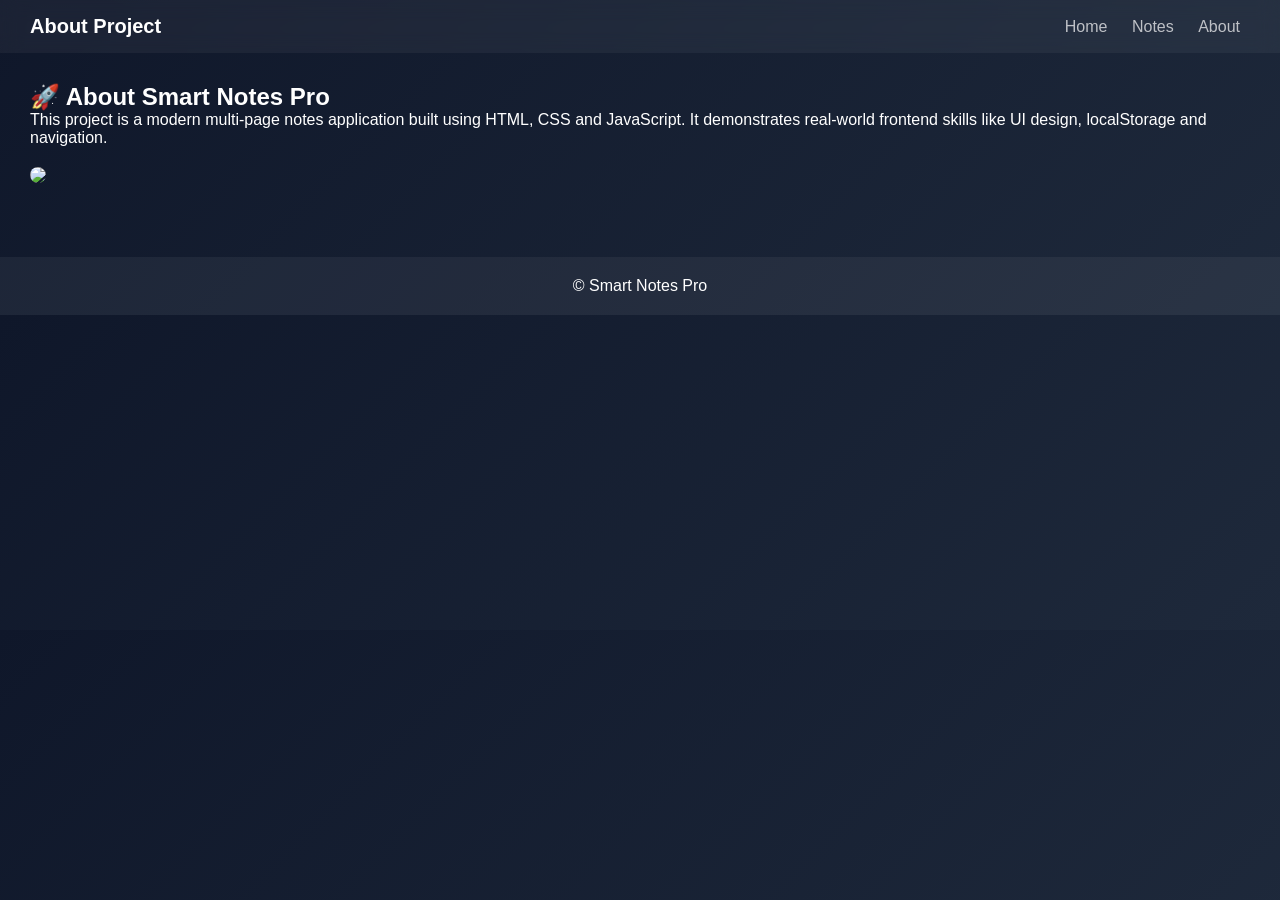
==== about.html @ acb2e19f "add pages" ====
<!DOCTYPE html>
<html>
<head>
  <title>About</title>
  <link rel="stylesheet" href="style.css">
</head>
<body>

<header>
  <div class="logo">About Project</div>
  <nav>
    <a href="index.html">Home</a>
    <a href="notes.html">Notes</a>
    <a href="about.html">About</a>
  </nav>
</header>

<div class="container">

  <h2>🚀 About Smart Notes Pro</h2>

  <p>
    This project is a modern multi-page notes application built using HTML, CSS and JavaScript.
    It demonstrates real-world frontend skills like UI design, localStorage and navigation.
  </p>

  <img src="https://images.unsplash.com/photo-1555066931-4365d14bab8c" style="width:100%; border-radius:15px; margin-top:20px;">

</div>

<footer>
  © Smart Notes Pro
</footer>

</body>
</html>
---- style.css ----
*{
  margin:0;
  padding:0;
  box-sizing:border-box;
  font-family: Arial;
}

body{
  background: linear-gradient(135deg,#0f172a,#1e293b);
  color:white;
}

/* HEADER */
header{
  display:flex;
  justify-content:space-between;
  align-items:center;
  padding:15px 30px;
  background: rgba(255,255,255,0.05);
  backdrop-filter: blur(10px);
  position: sticky;
  top:0;
}

.logo{
  font-size:20px;
  font-weight:bold;
}

nav a{
  color:white;
  margin:0 10px;
  text-decoration:none;
  opacity:0.7;
}

nav a:hover{
  opacity:1;
}

/* HERO */
.hero{
  display:flex;
  justify-content:space-between;
  align-items:center;
  padding:60px;
}

.hero img{
  width:350px;
  border-radius:20px;
}

.hero h1{
  font-size:40px;
}

/* BUTTON */
.btn{
  padding:10px 15px;
  background:#22c55e;
  border:none;
  color:white;
  border-radius:10px;
  cursor:pointer;
}

/* NOTES GRID */
.container{
  padding:30px;
}

.grid{
  display:grid;
  grid-template-columns:repeat(auto-fit,minmax(250px,1fr));
  gap:15px;
}

.card{
  background:rgba(255,255,255,0.08);
  padding:15px;
  border-radius:15px;
  backdrop-filter: blur(10px);
}

.card img{
  width:100%;
  border-radius:10px;
  margin-bottom:10px;
}

/* FOOTER */
footer{
  text-align:center;
  padding:20px;
  margin-top:40px;
  background:rgba(255,255,255,0.05);
}
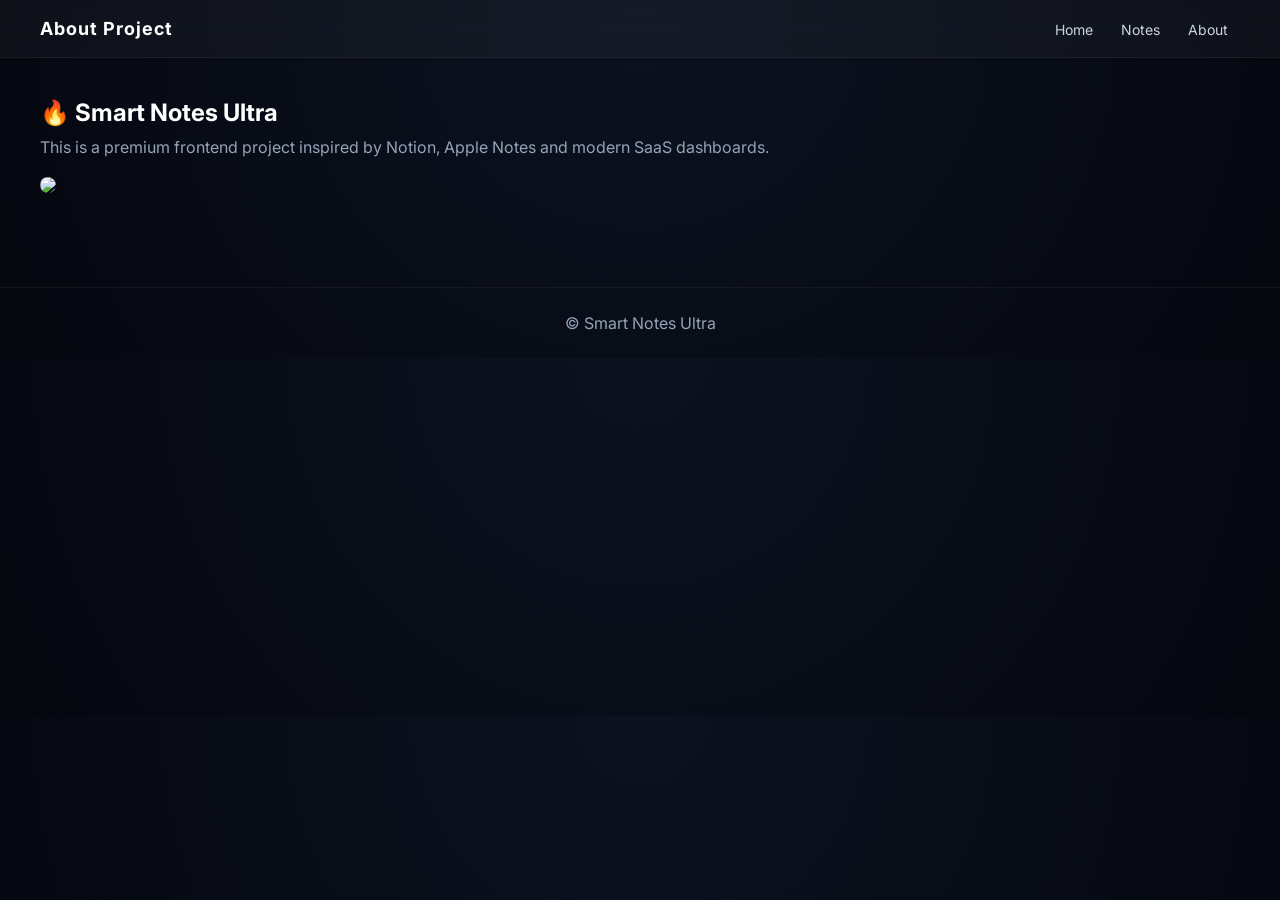
==== commit d8e242a6: "update" ====
--- a/about.html
+++ b/about.html
@@ -17,19 +17,19 @@
 
 <div class="container">
 
-  <h2>🚀 About Smart Notes Pro</h2>
+  <h2>🔥 Smart Notes Ultra</h2>
 
-  <p>
-    This project is a modern multi-page notes application built using HTML, CSS and JavaScript.
-    It demonstrates real-world frontend skills like UI design, localStorage and navigation.
+  <p style="color:#94a3b8; margin-top:10px;">
+    This is a premium frontend project inspired by Notion, Apple Notes and modern SaaS dashboards.
   </p>
 
-  <img src="https://images.unsplash.com/photo-1555066931-4365d14bab8c" style="width:100%; border-radius:15px; margin-top:20px;">
+  <img src="https://images.unsplash.com/photo-1555066931-4365d14bab8c"
+  style="width:100%; margin-top:20px; border-radius:18px;">
 
 </div>
 
 <footer>
-  © Smart Notes Pro
+  © Smart Notes Ultra
 </footer>
 
 </body>
--- a/style.css
+++ b/style.css
@@ -1,41 +1,46 @@
+@import url('https://fonts.googleapis.com/css2?family=Inter:wght@300;400;600;700&display=swap');
+
 *{
   margin:0;
   padding:0;
   box-sizing:border-box;
-  font-family: Arial;
+  font-family:'Inter', sans-serif;
 }
 
 body{
-  background: linear-gradient(135deg,#0f172a,#1e293b);
-  color:white;
+  background: radial-gradient(circle at top,#0b1220,#05070f);
+  color:#fff;
 }
 
-/* HEADER */
+/* NAVBAR */
 header{
   display:flex;
   justify-content:space-between;
   align-items:center;
-  padding:15px 30px;
-  background: rgba(255,255,255,0.05);
-  backdrop-filter: blur(10px);
-  position: sticky;
+  padding:18px 40px;
+  background: rgba(255,255,255,0.04);
+  backdrop-filter: blur(12px);
+  border-bottom:1px solid rgba(255,255,255,0.05);
+  position:sticky;
   top:0;
 }
 
 .logo{
-  font-size:20px;
-  font-weight:bold;
+  font-weight:700;
+  font-size:18px;
+  letter-spacing:1px;
 }
 
 nav a{
-  color:white;
-  margin:0 10px;
+  margin:0 12px;
+  color:#cbd5e1;
   text-decoration:none;
-  opacity:0.7;
+  font-size:14px;
+  transition:0.3s;
 }
 
 nav a:hover{
-  opacity:1;
+  color:#fff;
 }
 
 /* HERO */
@@ -43,56 +48,102 @@
   display:flex;
   justify-content:space-between;
   align-items:center;
-  padding:60px;
+  padding:80px 50px;
+  gap:40px;
+}
+
+.hero-text h1{
+  font-size:48px;
+  line-height:1.2;
+}
+
+.hero-text p{
+  color:#94a3b8;
+  margin-top:10px;
+  max-width:400px;
 }
 
 .hero img{
-  width:350px;
+  width:420px;
   border-radius:20px;
-}
-
-.hero h1{
-  font-size:40px;
+  box-shadow:0 20px 60px rgba(0,0,0,0.6);
+  transform: rotate(2deg);
 }
 
 /* BUTTON */
 .btn{
-  padding:10px 15px;
-  background:#22c55e;
+  margin-top:20px;
+  padding:12px 18px;
   border:none;
+  border-radius:12px;
+  background: linear-gradient(135deg,#22c55e,#16a34a);
   color:white;
-  border-radius:10px;
   cursor:pointer;
+  font-weight:600;
+  transition:0.3s;
 }
 
-/* NOTES GRID */
-.container{
-  padding:30px;
+.btn:hover{
+  transform:scale(1.05);
 }
 
-.grid{
-  display:grid;
-  grid-template-columns:repeat(auto-fit,minmax(250px,1fr));
-  gap:15px;
+/* CONTAINER */
+.container{
+  padding:40px;
 }
 
+/* INPUT */
+input, textarea{
+  width:100%;
+  padding:12px;
+  margin-top:10px;
+  border-radius:12px;
+  border:1px solid rgba(255,255,255,0.08);
+  background: rgba(255,255,255,0.03);
+  color:white;
+  outline:none;
+}
+
+textarea{
+  height:90px;
+  resize:none;
+}
+
+/* GRID */
+.grid{
+  margin-top:30px;
+  display:grid;
+  grid-template-columns:repeat(auto-fit,minmax(260px,1fr));
+  gap:20px;
+}
+
+/* CARD */
 .card{
-  background:rgba(255,255,255,0.08);
+  background: rgba(255,255,255,0.04);
+  border:1px solid rgba(255,255,255,0.08);
+  border-radius:18px;
   padding:15px;
-  border-radius:15px;
-  backdrop-filter: blur(10px);
+  transition:0.3s;
+}
+
+.card:hover{
+  transform:translateY(-6px);
+  border-color:rgba(34,197,94,0.5);
 }
 
 .card img{
   width:100%;
-  border-radius:10px;
+  height:160px;
+  object-fit:cover;
+  border-radius:12px;
   margin-bottom:10px;
 }
 
 /* FOOTER */
 footer{
   text-align:center;
-  padding:20px;
-  margin-top:40px;
-  background:rgba(255,255,255,0.05);
+  padding:25px;
+  margin-top:50px;
+  color:#94a3b8;
+  border-top:1px solid rgba(255,255,255,0.05);
 }
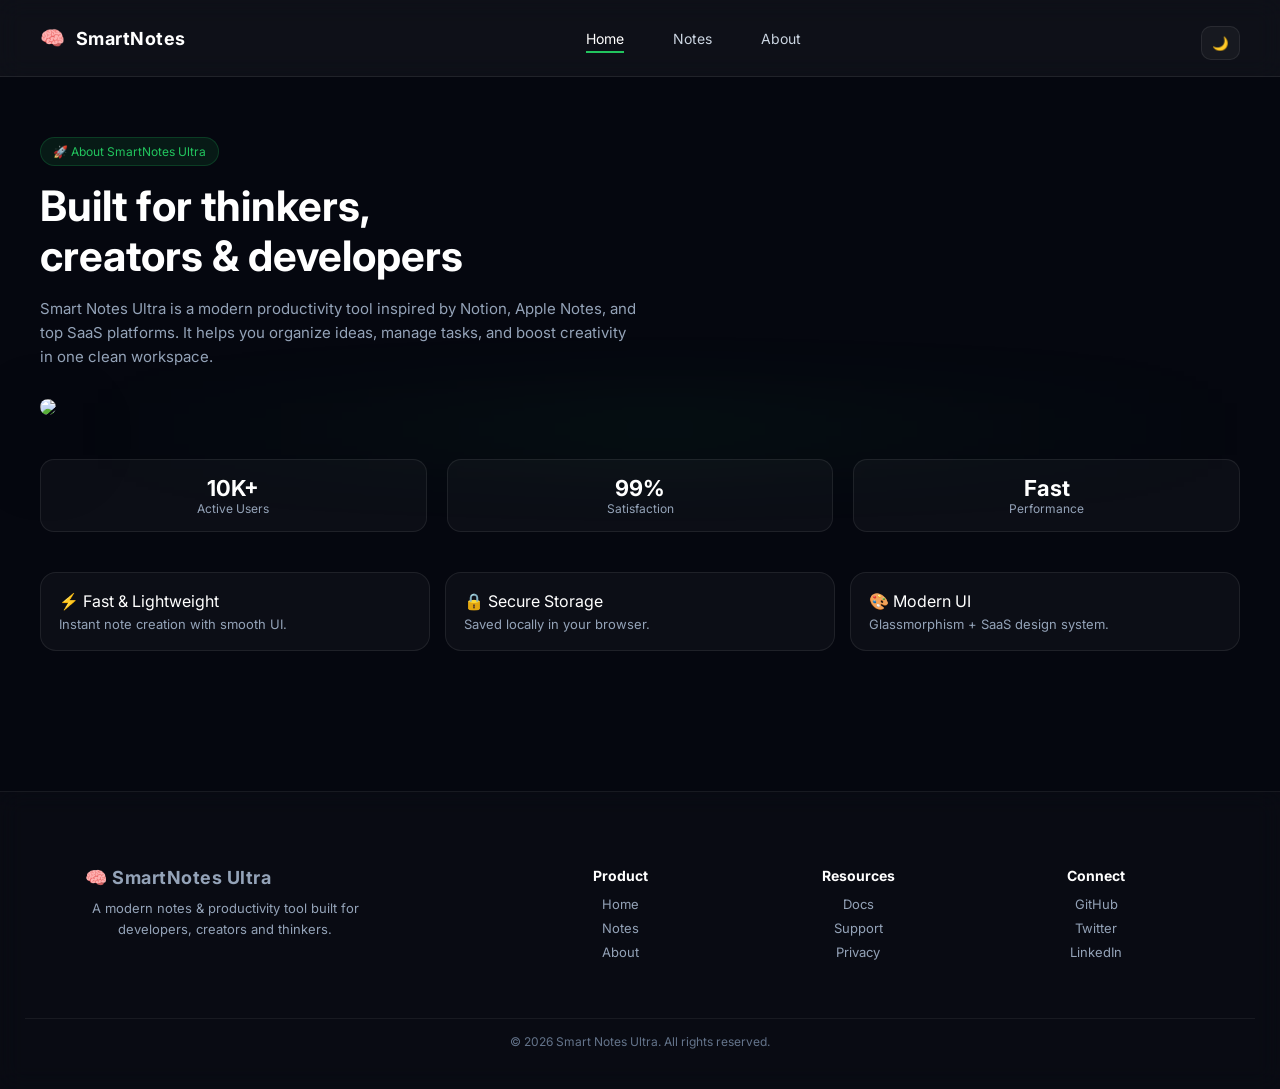
==== commit d7998a87: "full update" ====
--- a/about.html
+++ b/about.html
@@ -6,30 +6,127 @@
 </head>
 <body>
 
-<header>
-  <div class="logo">About Project</div>
-  <nav>
-    <a href="index.html">Home</a>
+<header class="header">
+  <div class="logo">
+    <span class="logo-icon">🧠</span>
+    <span class="logo-text">SmartNotes</span>
+  </div>
+
+  <nav class="nav">
+    <a href="index.html" class="active">Home</a>
     <a href="notes.html">Notes</a>
     <a href="about.html">About</a>
   </nav>
+
+  <div class="actions">
+    <button class="theme-btn">🌙</button>
+  </div>
 </header>
 
-<div class="container">
+<div class="container about-section">
 
-  <h2>🔥 Smart Notes Ultra</h2>
+  <!-- BADGE -->
+  <div class="badge">🚀 About SmartNotes Ultra</div>
 
-  <p style="color:#94a3b8; margin-top:10px;">
-    This is a premium frontend project inspired by Notion, Apple Notes and modern SaaS dashboards.
+  <!-- TITLE -->
+  <h2 class="title">
+    Built for thinkers,<br>
+    creators & developers
+  </h2>
+
+  <!-- DESCRIPTION -->
+  <p class="desc">
+    Smart Notes Ultra is a modern productivity tool inspired by Notion, Apple Notes, and top SaaS platforms.
+    It helps you organize ideas, manage tasks, and boost creativity in one clean workspace.
   </p>
 
-  <img src="https://images.unsplash.com/photo-1555066931-4365d14bab8c"
-  style="width:100%; margin-top:20px; border-radius:18px;">
+  <!-- IMAGE HERO -->
+  <div class="image-wrapper">
+    <img src="https://images.unsplash.com/photo-1555066931-4365d14bab8c">
+    <div class="glow"></div>
+  </div>
+
+  <!-- STATS -->
+  <div class="stats">
+    <div class="stat">
+      <h3>10K+</h3>
+      <p>Active Users</p>
+    </div>
+
+    <div class="stat">
+      <h3>99%</h3>
+      <p>Satisfaction</p>
+    </div>
+
+    <div class="stat">
+      <h3>Fast</h3>
+      <p>Performance</p>
+    </div>
+  </div>
+
+  <!-- FEATURES -->
+  <div class="features">
+
+    <div class="feature-card">
+      ⚡ Fast & Lightweight
+      <p>Instant note creation with smooth UI.</p>
+    </div>
+
+    <div class="feature-card">
+      🔒 Secure Storage
+      <p>Saved locally in your browser.</p>
+    </div>
+
+    <div class="feature-card">
+      🎨 Modern UI
+      <p>Glassmorphism + SaaS design system.</p>
+    </div>
+
+  </div>
 
 </div>
 
-<footer>
-  © Smart Notes Ultra
+<footer class="footer">
+
+  <div class="footer-container">
+
+    <!-- BRAND -->
+    <div class="footer-brand">
+      <div class="logo">🧠 SmartNotes Ultra</div>
+      <p>
+        A modern notes & productivity tool built for developers, creators and thinkers.
+      </p>
+    </div>
+
+    <!-- LINKS -->
+    <div class="footer-links">
+      <h4>Product</h4>
+      <a href="index.html">Home</a>
+      <a href="notes.html">Notes</a>
+      <a href="about.html">About</a>
+    </div>
+
+    <div class="footer-links">
+      <h4>Resources</h4>
+      <a href="#">Docs</a>
+      <a href="#">Support</a>
+      <a href="#">Privacy</a>
+    </div>
+
+    <div class="footer-links">
+      <h4>Connect</h4>
+      <a href="#">GitHub</a>
+      <a href="#">Twitter</a>
+      <a href="#">LinkedIn</a>
+    </div>
+
+  </div>
+
+  <!-- BOTTOM -->
+  <div class="footer-bottom">
+    <p>© 2026 Smart Notes Ultra. All rights reserved.</p>
+  </div>
+
 </footer>
 
 </body>
--- a/style.css
+++ b/style.css
@@ -42,6 +42,98 @@
 nav a:hover{
   color:#fff;
 }
+.header{
+  display:flex;
+  justify-content:space-between;
+  align-items:center;
+  padding:16px 40px;
+
+  background: rgba(255,255,255,0.04);
+  backdrop-filter: blur(14px);
+  border-bottom: 1px solid rgba(255,255,255,0.06);
+
+  position: sticky;
+  top:0;
+  z-index:100;
+}
+
+/* LOGO */
+.logo{
+  display:flex;
+  align-items:center;
+  gap:10px;
+  font-weight:700;
+  font-size:18px;
+  letter-spacing:0.5px;
+}
+
+.logo-icon{
+  font-size:20px;
+}
+
+/* NAV */
+.nav{
+  display:flex;
+  gap:25px;
+}
+
+.nav a{
+  text-decoration:none;
+  color:#cbd5e1;
+  font-size:14px;
+  position:relative;
+  transition:0.3s;
+}
+
+/* hover underline animation */
+.nav a::after{
+  content:"";
+  position:absolute;
+  left:0;
+  bottom:-6px;
+  width:0%;
+  height:2px;
+  background:#22c55e;
+  transition:0.3s;
+}
+
+.nav a:hover{
+  color:#fff;
+}
+
+.nav a:hover::after{
+  width:100%;
+}
+
+/* active link */
+.nav a.active{
+  color:#fff;
+}
+
+.nav a.active::after{
+  width:100%;
+}
+
+/* ACTION BUTTON */
+.actions{
+  display:flex;
+  align-items:center;
+}
+
+.theme-btn{
+  background: rgba(255,255,255,0.06);
+  border:1px solid rgba(255,255,255,0.08);
+  color:white;
+  padding:8px 10px;
+  border-radius:10px;
+  cursor:pointer;
+  transition:0.3s;
+}
+
+.theme-btn:hover{
+  transform:scale(1.05);
+  border-color:#22c55e;
+}
 
 /* HERO */
 .hero{
@@ -68,6 +160,127 @@
   border-radius:20px;
   box-shadow:0 20px 60px rgba(0,0,0,0.6);
   transform: rotate(2deg);
+}
+.hero{
+  display:flex;
+  justify-content:space-between;
+  align-items:center;
+  padding:90px 60px;
+  gap:60px;
+}
+
+/* BADGE */
+.badge{
+  display:inline-block;
+  padding:6px 12px;
+  font-size:12px;
+  background:rgba(34,197,94,0.1);
+  border:1px solid rgba(34,197,94,0.3);
+  color:#22c55e;
+  border-radius:20px;
+  margin-bottom:15px;
+}
+
+/* TITLE */
+.hero-text h1{
+  font-size:52px;
+  line-height:1.1;
+  margin-bottom:15px;
+}
+
+.gradient{
+  background: linear-gradient(90deg,#22c55e,#60a5fa);
+  -webkit-background-clip:text;
+  -webkit-text-fill-color:transparent;
+}
+
+/* PARAGRAPH */
+.hero-text p{
+  color:#94a3b8;
+  max-width:480px;
+  font-size:15px;
+  line-height:1.6;
+}
+
+/* BUTTONS */
+.hero-actions{
+  display:flex;
+  gap:15px;
+  margin-top:25px;
+}
+
+.btn{
+  padding:12px 18px;
+  border-radius:12px;
+  border:none;
+  cursor:pointer;
+  font-weight:600;
+  transition:0.3s;
+}
+
+.btn.primary{
+  background: linear-gradient(135deg,#22c55e,#16a34a);
+  color:white;
+}
+
+.btn.primary:hover{
+  transform:scale(1.05);
+}
+
+.btn.ghost{
+  background:transparent;
+  border:1px solid rgba(255,255,255,0.1);
+  color:white;
+}
+
+.btn.ghost:hover{
+  border-color:#22c55e;
+  color:#22c55e;
+}
+
+/* STATS */
+.stats{
+  display:flex;
+  gap:25px;
+  margin-top:35px;
+}
+
+.stats div{
+  display:flex;
+  flex-direction:column;
+}
+
+.stats b{
+  font-size:18px;
+}
+
+.stats span{
+  font-size:12px;
+  color:#94a3b8;
+}
+
+/* IMAGE */
+.hero-image{
+  position:relative;
+}
+
+.hero-image img{
+  width:420px;
+  border-radius:20px;
+  position:relative;
+  z-index:2;
+  box-shadow:0 30px 80px rgba(0,0,0,0.6);
+}
+
+.glow{
+  position:absolute;
+  width:420px;
+  height:100%;
+  top:20px;
+  left:20px;
+  background: radial-gradient(circle,#22c55e33,#0000);
+  filter: blur(40px);
+  z-index:1;
 }
 
 /* BUTTON */
@@ -146,4 +359,374 @@
   margin-top:50px;
   color:#94a3b8;
   border-top:1px solid rgba(255,255,255,0.05);
+}
+.notes-section{
+  padding:40px;
+}
+
+/* HEADER */
+.section-header{
+  display:flex;
+  justify-content:space-between;
+  align-items:flex-end;
+  margin-bottom:25px;
+}
+
+.section-header h2{
+  font-size:26px;
+}
+
+.section-header p{
+  color:#94a3b8;
+  font-size:13px;
+  margin-top:5px;
+}
+
+.hint{
+  font-size:12px;
+  color:#22c55e;
+  background:rgba(34,197,94,0.1);
+  padding:6px 10px;
+  border-radius:10px;
+  border:1px solid rgba(34,197,94,0.2);
+}
+
+/* INPUT CARD */
+.note-input-card{
+  background: rgba(255,255,255,0.03);
+  border:1px solid rgba(255,255,255,0.08);
+  border-radius:18px;
+  padding:20px;
+  backdrop-filter: blur(12px);
+  margin-bottom:30px;
+  transition:0.3s;
+}
+
+.note-input-card:hover{
+  border-color: rgba(34,197,94,0.4);
+}
+
+/* GRID INPUT */
+.input-grid{
+  display:grid;
+  grid-template-columns:1fr 1fr;
+  gap:15px;
+}
+
+.input-box{
+  display:flex;
+  flex-direction:column;
+  gap:6px;
+  margin-bottom:15px;
+}
+
+.input-box label{
+  font-size:12px;
+  color:#94a3b8;
+}
+
+.input-box input,
+.input-box textarea{
+  padding:12px;
+  border-radius:12px;
+  border:1px solid rgba(255,255,255,0.08);
+  background: rgba(255,255,255,0.02);
+  color:white;
+  outline:none;
+  transition:0.3s;
+}
+
+.input-box input:focus,
+.input-box textarea:focus{
+  border-color:#22c55e;
+  box-shadow:0 0 0 3px rgba(34,197,94,0.1);
+}
+
+.input-box textarea{
+  height:100px;
+  resize:none;
+}
+
+.full{
+  grid-column:1 / -1;
+}
+
+/* ACTIONS */
+.actions{
+  display:flex;
+  gap:12px;
+  margin-top:10px;
+}
+
+/* BUTTONS */
+.btn{
+  padding:10px 14px;
+  border-radius:12px;
+  border:none;
+  cursor:pointer;
+  font-weight:600;
+  transition:0.3s;
+}
+
+.btn.primary{
+  background: linear-gradient(135deg,#22c55e,#16a34a);
+  color:white;
+}
+
+.btn.primary:hover{
+  transform:scale(1.05);
+}
+
+.btn.ghost{
+  background:transparent;
+  border:1px solid rgba(255,255,255,0.1);
+  color:white;
+}
+
+.btn.ghost:hover{
+  border-color:#22c55e;
+  color:#22c55e;
+}
+.about-section{
+  padding:60px 40px;
+}
+
+/* BADGE */
+.badge{
+  display:inline-block;
+  padding:6px 12px;
+  font-size:12px;
+  color:#22c55e;
+  background:rgba(34,197,94,0.1);
+  border:1px solid rgba(34,197,94,0.2);
+  border-radius:20px;
+  margin-bottom:15px;
+}
+
+/* TITLE */
+.title{
+  font-size:42px;
+  line-height:1.2;
+  margin-bottom:15px;
+}
+
+/* DESCRIPTION */
+.desc{
+  color:#94a3b8;
+  max-width:600px;
+  font-size:15px;
+  line-height:1.6;
+}
+
+/* IMAGE */
+.image-wrapper{
+  position:relative;
+  margin-top:30px;
+}
+
+.image-wrapper img{
+  width:100%;
+  border-radius:18px;
+  box-shadow:0 30px 80px rgba(0,0,0,0.6);
+}
+
+.glow{
+  position:absolute;
+  width:100%;
+  height:100%;
+  top:20px;
+  left:20px;
+  background: radial-gradient(circle,#22c55e33,#0000);
+  filter: blur(40px);
+  z-index:-1;
+}
+
+/* STATS */
+.stats{
+  display:flex;
+  gap:20px;
+  margin-top:40px;
+}
+
+.stat{
+  flex:1;
+  padding:15px;
+  background: rgba(255,255,255,0.03);
+  border:1px solid rgba(255,255,255,0.08);
+  border-radius:14px;
+  text-align:center;
+}
+
+.stat h3{
+  font-size:22px;
+}
+
+.stat p{
+  color:#94a3b8;
+  font-size:12px;
+}
+
+/* FEATURES */
+.features{
+  display:grid;
+  grid-template-columns:repeat(auto-fit,minmax(220px,1fr));
+  gap:15px;
+  margin-top:40px;
+}
+
+.feature-card{
+  padding:18px;
+  border-radius:16px;
+  background: rgba(255,255,255,0.03);
+  border:1px solid rgba(255,255,255,0.08);
+  transition:0.3s;
+}
+
+.feature-card:hover{
+  transform:translateY(-5px);
+  border-color:#22c55e;
+}
+
+.feature-card p{
+  color:#94a3b8;
+  font-size:13px;
+  margin-top:5px;
+}
+.footer{
+  margin-top:80px;
+  background: rgba(255,255,255,0.02);
+  border-top:1px solid rgba(255,255,255,0.06);
+  backdrop-filter: blur(12px);
+}
+
+/* MAIN */
+.footer-container{
+  display:grid;
+  grid-template-columns:2fr 1fr 1fr 1fr;
+  gap:40px;
+  padding:50px 60px;
+}
+
+/* BRAND */
+.footer-brand .logo{
+  font-size:18px;
+  font-weight:700;
+  margin-bottom:10px;
+}
+
+.footer-brand p{
+  color:#94a3b8;
+  font-size:13px;
+  line-height:1.6;
+  max-width:280px;
+}
+
+/* LINKS */
+.footer-links h4{
+  margin-bottom:12px;
+  font-size:14px;
+  color:#fff;
+}
+
+.footer-links a{
+  display:block;
+  color:#94a3b8;
+  text-decoration:none;
+  margin-bottom:8px;
+  font-size:13px;
+  transition:0.3s;
+}
+
+.footer-links a:hover{
+  color:#22c55e;
+  transform:translateX(4px);
+}
+
+/* BOTTOM */
+.footer-bottom{
+  text-align:center;
+  padding:15px;
+  border-top:1px solid rgba(255,255,255,0.06);
+  color:#64748b;
+  font-size:12px;
+}
+
+/* RESPONSIVE */
+@media (max-width: 768px){
+  .footer-container{
+    grid-template-columns:1fr;
+    text-align:center;
+  }
+
+  .footer-brand p{
+    margin:auto;
+  }
+}
+:root{
+  --bg:#05070f;
+  --text:#ffffff;
+  --muted:#94a3b8;
+  --card:rgba(255,255,255,0.04);
+  --border:rgba(255,255,255,0.08);
+  --accent:#22c55e;
+}
+
+/* LIGHT MODE */
+body.light{
+  --bg:#f8fafc;
+  --text:#0f172a;
+  --muted:#475569;
+  --card:#ffffff;
+  --border:#e2e8f0;
+}
+
+body{
+  background:var(--bg);
+  color:var(--text);
+  transition:0.3s;
+}
+
+/* NAV */
+.header{
+  display:flex;
+  justify-content:space-between;
+  align-items:center;
+  padding:16px 40px;
+  background:var(--card);
+  border-bottom:1px solid var(--border);
+  backdrop-filter: blur(12px);
+  position:sticky;
+  top:0;
+}
+
+/* LINKS */
+.nav-link{
+  color:var(--muted);
+  text-decoration:none;
+  margin:0 10px;
+  transition:0.3s;
+}
+
+.nav-link:hover{
+  color:var(--text);
+}
+
+.nav-link.active{
+  color:var(--accent);
+}
+
+/* BUTTON */
+.theme-btn{
+  background:var(--card);
+  border:1px solid var(--border);
+  padding:8px 10px;
+  border-radius:10px;
+  cursor:pointer;
+  color:var(--text);
+  transition:0.3s;
+}
+
+.theme-btn:hover{
+  transform:scale(1.05);
+  border-color:var(--accent);
 }
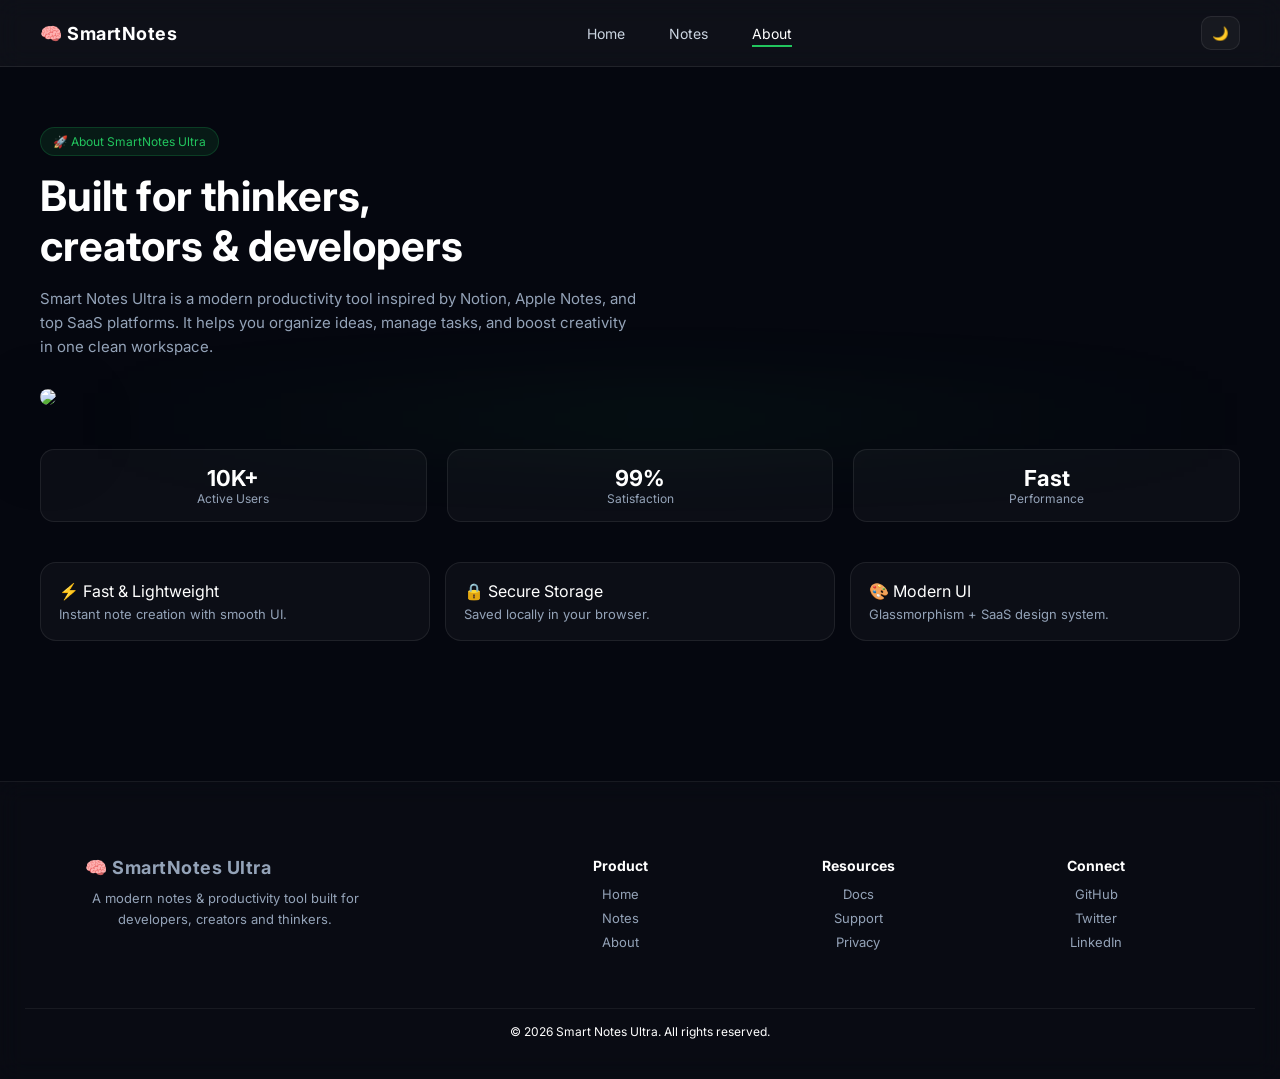
==== commit 15127365: "full update" ====
--- a/about.html
+++ b/about.html
@@ -7,20 +7,19 @@
 <body>
 
 <header class="header">
+
   <div class="logo">
-    <span class="logo-icon">🧠</span>
-    <span class="logo-text">SmartNotes</span>
+    🧠 SmartNotes
   </div>
 
   <nav class="nav">
-    <a href="index.html" class="active">Home</a>
-    <a href="notes.html">Notes</a>
-    <a href="about.html">About</a>
+    <a href="index.html" class="nav-link">Home</a>
+    <a href="notes.html" class="nav-link">Notes</a>
+    <a href="about.html" class="nav-link">About</a>
   </nav>
 
-  <div class="actions">
-    <button class="theme-btn">🌙</button>
-  </div>
+  <button id="themeToggle" class="theme-btn">🌙</button>
+
 </header>
 
 <div class="container about-section">
@@ -128,6 +127,7 @@
   </div>
 
 </footer>
+<script src="script.js"></script>
 
 </body>
 </html>
--- a/style.css
+++ b/style.css
@@ -681,12 +681,14 @@
 }
 
 body{
+  margin:0;
+  font-family:Inter, sans-serif;
   background:var(--bg);
   color:var(--text);
   transition:0.3s;
 }
 
-/* NAV */
+/* HEADER */
 .header{
   display:flex;
   justify-content:space-between;
@@ -699,11 +701,21 @@
   top:0;
 }
 
-/* LINKS */
+/* LOGO */
+.logo{
+  font-weight:700;
+}
+
+/* NAV */
+.nav{
+  display:flex;
+  gap:20px;
+}
+
 .nav-link{
+  text-decoration:none;
   color:var(--muted);
-  text-decoration:none;
-  margin:0 10px;
+  position:relative;
   transition:0.3s;
 }
 
@@ -715,18 +727,54 @@
   color:var(--accent);
 }
 
-/* BUTTON */
+.nav-link.active::after{
+  content:"";
+  position:absolute;
+  left:0;
+  bottom:-5px;
+  width:100%;
+  height:2px;
+  background:var(--accent);
+}
+
+/* THEME BUTTON */
 .theme-btn{
-  background:var(--card);
-  border:1px solid var(--border);
   padding:8px 10px;
   border-radius:10px;
+  border:1px solid var(--border);
+  background:var(--card);
   cursor:pointer;
   color:var(--text);
-  transition:0.3s;
-}
-
-.theme-btn:hover{
-  transform:scale(1.05);
-  border-color:var(--accent);
+}
+:root{
+  --bg:#05070f;
+  --text:#ffffff;
+  --muted:#94a3b8;
+  --card:rgba(255,255,255,0.04);
+  --border:rgba(255,255,255,0.08);
+  --accent:#22c55e;
+}
+
+/* LIGHT MODE */
+body.light{
+  --bg:#f8fafc;
+  --text:#0f172a;
+  --muted:#475569;
+  --card:#ffffff;
+  --border:#e2e8f0;
+}
+
+body{
+  background:var(--bg);
+  color:var(--text);
+}
+
+/* GLOBAL FIX (ENG MUHIM QISM) */
+p, h1, h2, h3, h4, h5, h6, span, small, label{
+  color:var(--text);
+}
+
+/* muted text class */
+.muted{
+  color:var(--muted) !important;
 }
